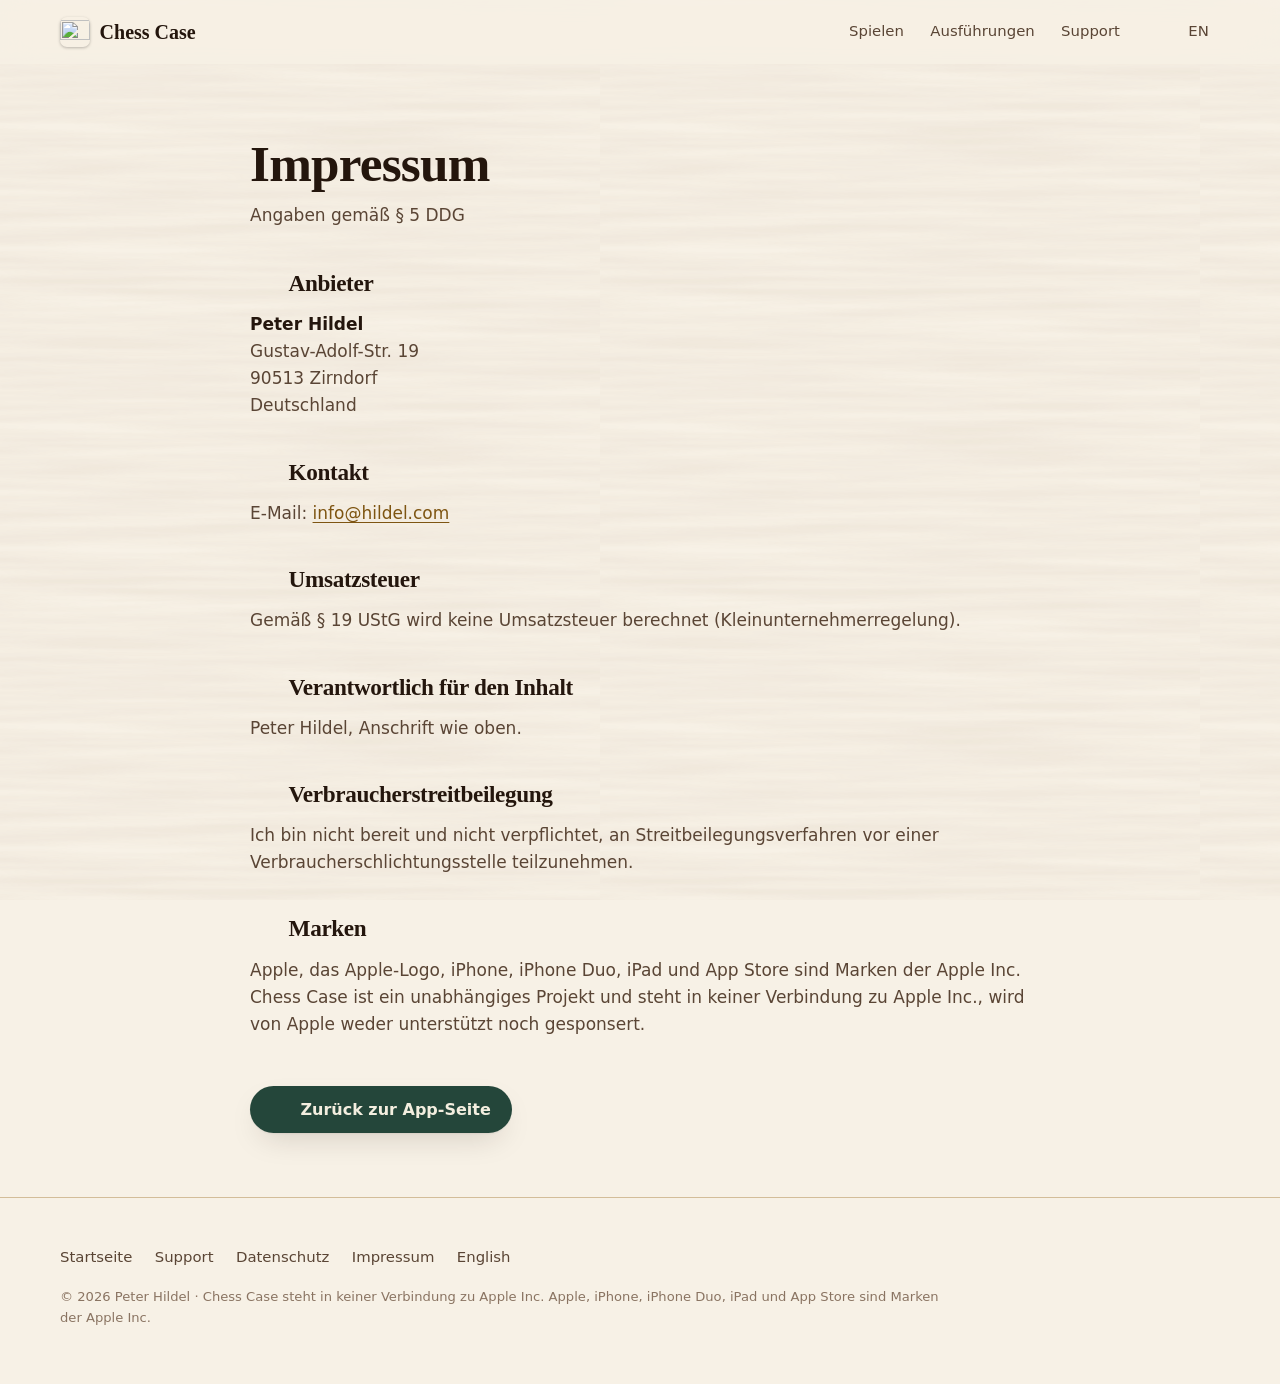
==== impressum-de.html @ c904ab38 "Rename the app to Chess Case Update titles, meta tags, header, footer and copy on every page in Engl" ====
<!DOCTYPE html>
<html lang="de">
<head>
  <meta charset="UTF-8">
  <meta name="viewport" content="width=device-width, initial-scale=1.0">
  <title>Impressum — Chess Case</title>
  <meta name="description" content="Impressum von Chess Case, dem Reiseschach für iPhone Duo.">
  <link rel="alternate" hreflang="de" href="impressum-de.html">
  <link rel="alternate" hreflang="en" href="impressum.html">
  <meta name="theme-color" content="#F7F1E6" media="(prefers-color-scheme: light)">
  <meta name="theme-color" content="#170F0A" media="(prefers-color-scheme: dark)">
  <link rel="icon" href="assets/favicon-64.png" sizes="64x64" type="image/png">
  <link rel="icon" href="assets/favicon-32.png" sizes="32x32" type="image/png">
  <link rel="apple-touch-icon" href="assets/apple-touch-icon.png">
  <script>
    (function () {
      try {
        var saved = localStorage.getItem('theme');
        if (saved === 'dark' || (!saved && matchMedia('(prefers-color-scheme: dark)').matches))
          document.documentElement.classList.add('dark');
      } catch (e) {}
    })();
  </script>
  <link rel="stylesheet" href="assets/landing.css?v=2">
</head>
<body>
<a class="skip" href="#main">Zum Inhalt springen</a>

<div id="nav-top" aria-hidden="true"></div>
<nav class="nav">
  <div class="wrap nav-inner">
    <a class="brand" href="index-de.html">
      <img src="assets/icon-256.png" alt="" width="30" height="30">
      <span>Chess Case</span>
    </a>
    <div class="nav-right">
      <a class="nav-link hide-sm" href="index-de.html#play">Spielen</a>
      <a class="nav-link hide-sm" href="index-de.html#finishes">Ausführungen</a>
      <a class="nav-link hide-sm" href="support-de.html">Support</a>
      <button id="theme-toggle" class="icon-btn" type="button" aria-label="Zwischen hell und dunkel wechseln" aria-pressed="false">
        <svg class="ico" id="theme-icon" aria-hidden="true"><use href="assets/icons.svg#i-moon"/></svg>
      </button>
      <a class="nav-link" href="impressum.html" hreflang="en" lang="en">EN</a>
    </div>
  </div>
</nav>

<main class="doc" id="main">
  <h1>Impressum</h1>
  <p class="doc-meta">Angaben gemäß § 5 DDG</p>
  <section>
    <h2><svg class="ico" aria-hidden="true"><use href="assets/icons.svg#i-note"/></svg> Anbieter</h2>
    <p><strong>Peter Hildel</strong><br>Gustav-Adolf-Str. 19<br>90513 Zirndorf<br>Deutschland</p>
  </section>
  <section>
    <h2><svg class="ico" aria-hidden="true"><use href="assets/icons.svg#i-mail"/></svg> Kontakt</h2>
    <p>E-Mail: <a href="mailto:info@hildel.com">info@hildel.com</a></p>
  </section>
  <section>
    <h2><svg class="ico" aria-hidden="true"><use href="assets/icons.svg#i-card"/></svg> Umsatzsteuer</h2>
    <p>Gemäß § 19 UStG wird keine Umsatzsteuer berechnet (Kleinunternehmerregelung).</p>
  </section>
  <section>
    <h2><svg class="ico" aria-hidden="true"><use href="assets/icons.svg#i-shield"/></svg> Verantwortlich für den Inhalt</h2>
    <p>Peter Hildel, Anschrift wie oben.</p>
  </section>
  <section>
    <h2><svg class="ico" aria-hidden="true"><use href="assets/icons.svg#i-globe"/></svg> Verbraucherstreitbeilegung</h2>
    <p>Ich bin nicht bereit und nicht verpflichtet, an Streitbeilegungsverfahren vor einer Verbraucherschlichtungsstelle teilzunehmen.</p>
  </section>
  <section>
    <h2><svg class="ico" aria-hidden="true"><use href="assets/icons.svg#i-phone"/></svg> Marken</h2>
    <p>Apple, das Apple-Logo, iPhone, iPhone Duo, iPad und App Store sind Marken der Apple Inc. Chess Case ist ein unabhängiges Projekt und steht in keiner Verbindung zu Apple Inc., wird von Apple weder unterstützt noch gesponsert.</p>
  </section>

  <div class="back">
    <a href="index-de.html" class="btn btn-primary"><svg class="ico" aria-hidden="true"><use href="assets/icons.svg#i-arrow-right"/></svg> Zurück zur App-Seite</a>
  </div>
</main>

<footer class="footer">
  <div class="wrap">
    <div class="footer-links">
      <a href="index-de.html">Startseite</a>
      <a href="support-de.html">Support</a>
      <a href="privacy-de.html">Datenschutz</a>
      <a href="impressum-de.html">Impressum</a>
      <a href="impressum.html" hreflang="en" lang="en">English</a>
    </div>
    <p class="footer-note tiny">© <span id="year">2026</span> Peter Hildel · Chess Case steht in keiner Verbindung zu Apple Inc. Apple, iPhone, iPhone Duo, iPad und App Store sind Marken der Apple&nbsp;Inc.</p>
  </div>
</footer>

<script src="assets/site.js?v=1" defer></script>
</body>
</html>
---- assets/landing.css ----
/* Chess Case — landing page.
   Light is ivory paper and maple, dark is the walnut case. Brass marks hardware and accents,
   forest green is the action colour, as in the app. Tokens live on :root / .dark. */

:root {
  --bg: #F7F1E6;
  --bg-2: #EFE5D3;
  --surface: #FCF8F1;
  --ink: #24160D;
  --ink-2: #5A4535;
  --ink-3: #8A7462;
  --line: rgba(60, 38, 22, .14);
  --accent: #9A6B1F;          /* aged brass, darkened for text on ivory */
  --accent-ink: #7E5512;
  --accent-soft: rgba(176, 128, 48, .14);
  --brass: #C9A15A;
  --inlay: rgba(154, 107, 31, .38);
  --green: #24463A;           /* forest-green action surface */
  --green-ink: #F3EEDF;
  --walnut: #42261A;
  --walnut-2: #21130B;
  --maple: #CCA378;
  --shadow: 0 1px 2px rgba(36, 22, 13, .06), 0 12px 32px -12px rgba(36, 22, 13, .22);
  --shadow-lg: 0 2px 4px rgba(36, 22, 13, .08), 0 40px 80px -30px rgba(36, 22, 13, .45);
  --radius: 22px;
  --serif: ui-serif, "New York", "Iowan Old Style", "Palatino Linotype", Palatino, Georgia, serif;
  --sans: -apple-system, BlinkMacSystemFont, "SF Pro Text", "Segoe UI", system-ui, Roboto, "Helvetica Neue", Arial, sans-serif;
  color-scheme: light;
}

.dark {
  --bg: #170F0A;
  --bg-2: #1F140D;
  --surface: #2A1B12;
  --ink: #F3E9DA;
  --ink-2: #CDBBA5;
  --ink-3: #9C8773;
  --line: rgba(243, 233, 218, .12);
  --accent: #D9B26A;
  --accent-ink: #E6C384;
  --accent-soft: rgba(217, 178, 106, .14);
  --inlay: rgba(217, 178, 106, .3);
  --green: #3E6B57;
  --green-ink: #F3EEDF;
  --shadow: 0 1px 2px rgba(0, 0, 0, .3), 0 12px 32px -12px rgba(0, 0, 0, .6);
  --shadow-lg: 0 2px 4px rgba(0, 0, 0, .3), 0 40px 80px -30px rgba(0, 0, 0, .8);
  color-scheme: dark;
}

*, *::before, *::after { box-sizing: border-box; }
html { -webkit-text-size-adjust: 100%; scroll-behavior: smooth; scroll-padding-top: 80px; }
@media (prefers-reduced-motion: reduce) { html { scroll-behavior: auto; } }

body {
  margin: 0;
  background: var(--bg);
  color: var(--ink);
  font: 17px/1.6 var(--sans);
  -webkit-font-smoothing: antialiased;
  overflow-x: hidden;
}
/* A faint wood grain across the page: long, slightly wavy fibres. */
body::before {
  content: "";
  position: fixed; inset: 0; z-index: -1; pointer-events: none;
  background-image: url("data:image/svg+xml,%3Csvg xmlns='http://www.w3.org/2000/svg' width='600' height='300'%3E%3Cfilter id='g'%3E%3CfeTurbulence type='fractalNoise' baseFrequency='.004 .09' numOctaves='3' seed='4'/%3E%3CfeColorMatrix values='0 0 0 0 .35 0 0 0 0 .22 0 0 0 0 .12 0 0 0 .55 -.1'/%3E%3C/filter%3E%3Crect width='100%25' height='100%25' filter='url(%23g)'/%3E%3C/svg%3E");
  opacity: .22;
}
.dark body::before { opacity: .28; }

img, video { display: block; max-width: 100%; height: auto; }
a { color: var(--accent-ink); text-underline-offset: .18em; }
a:hover { color: var(--accent); }
:focus-visible { outline: 2.5px solid var(--accent); outline-offset: 3px; border-radius: 6px; }

h1, h2, h3 { font-family: var(--serif); font-weight: 600; letter-spacing: -.015em; line-height: 1.1; margin: 0; color: var(--ink); text-wrap: balance; }
h1 { font-size: clamp(2.6rem, 6.2vw, 4.5rem); }
h2 { font-size: clamp(2rem, 4.4vw, 3.1rem); }
h3 { font-size: 1.3rem; letter-spacing: -.005em; }
p { margin: 0; text-wrap: pretty; }

.wrap { width: min(1160px, 100% - 32px); margin-inline: auto; }
.skip { position: absolute; left: -999px; top: 8px; z-index: 100; background: var(--surface); padding: .5rem 1rem; border-radius: 8px; }
.skip:focus { left: 16px; }
.tiny { font-size: .82rem; }
.muted { color: var(--ink-3); }
.accent { color: var(--accent); font-style: italic; }
.sr-only { position: absolute; width: 1px; height: 1px; padding: 0; margin: -1px; overflow: hidden; clip: rect(0 0 0 0); white-space: nowrap; border: 0; }

.ico { width: 1.25em; height: 1.25em; flex: none; fill: none; stroke: currentColor; stroke-width: 1.7; stroke-linecap: round; stroke-linejoin: round; vertical-align: -.22em; }

/* ---------- Nav ---------- */
#nav-top { position: absolute; top: 0; height: 1px; width: 1px; }
.nav {
  position: sticky; top: 0; z-index: 50;
  background: color-mix(in srgb, var(--bg) 82%, transparent);
  -webkit-backdrop-filter: saturate(1.4) blur(16px);
  backdrop-filter: saturate(1.4) blur(16px);
  transition: box-shadow .3s;
}
.nav.scrolled { box-shadow: 0 1px 0 var(--line), 0 10px 30px -20px rgba(0, 0, 0, .35); }
.nav-inner { display: flex; align-items: center; justify-content: space-between; height: 64px; gap: 1rem; }
.brand { display: flex; align-items: center; gap: .6rem; text-decoration: none; color: var(--ink); font-family: var(--serif); font-weight: 600; font-size: 1.25rem; }
.brand img { border-radius: 7px; box-shadow: 0 1px 3px rgba(0, 0, 0, .25); }
.nav-right { display: flex; align-items: center; gap: .25rem; }
.nav-link { color: var(--ink-2); text-decoration: none; font-size: .93rem; padding: .45rem .7rem; border-radius: 999px; }
.nav-link:hover { color: var(--ink); background: var(--accent-soft); }
.icon-btn { display: grid; place-items: center; width: 38px; height: 38px; border-radius: 999px; border: 0; background: transparent; color: var(--ink-2); cursor: pointer; }
.icon-btn:hover { background: var(--accent-soft); color: var(--ink); }
@media (max-width: 860px) { .hide-sm { display: none; } }

/* ---------- Buttons & pills ---------- */
.btn {
  display: inline-flex; align-items: center; gap: .55rem;
  padding: .85rem 1.35rem; border-radius: 999px;
  font: 600 1rem/1 var(--sans); text-decoration: none; cursor: pointer; border: 0;
  transition: transform .2s cubic-bezier(.3, 1.5, .5, 1), background .2s, box-shadow .2s;
}
.btn:active { transform: scale(.97); }
.btn-primary { background: var(--green); color: var(--green-ink); box-shadow: var(--shadow); }
.btn-primary:hover { color: var(--green-ink); transform: translateY(-1px); }
.btn-secondary { background: var(--accent-soft); color: var(--accent-ink); }
.btn-secondary:hover { color: var(--accent-ink); background: color-mix(in srgb, var(--accent) 22%, transparent); }
.btn-row { display: flex; flex-wrap: wrap; gap: .75rem; align-items: center; }

.store-badge {
  display: inline-flex; align-items: center; gap: .7rem;
  padding: .6rem 1.2rem .6rem 1rem; border-radius: 14px;
  background: var(--ink); color: var(--bg); text-decoration: none; box-shadow: var(--shadow);
}
.store-badge .ico { width: 1.7rem; height: 1.7rem; }
.store-badge small { display: block; font-size: .7rem; opacity: .75; line-height: 1.1; }
.store-badge b { display: block; font: 600 1.15rem/1.15 var(--sans); }
.store-badge:hover { color: var(--bg); }

.pill-row { display: flex; flex-wrap: wrap; gap: .5rem; }
.pill { display: inline-flex; align-items: center; gap: .4rem; padding: .4rem .8rem; border-radius: 999px; font-size: .86rem; color: var(--ink-2); background: var(--surface); box-shadow: inset 0 0 0 1px var(--line); }
.pill .ico { color: var(--accent); width: 1.05rem; height: 1.05rem; }

/* Small uppercase inscription with open tracking, led by a brass inlay line. */
.eyebrow { display: inline-flex; align-items: center; gap: .6rem; font-size: .78rem; font-weight: 600; text-transform: uppercase; letter-spacing: .2em; color: var(--accent); margin-bottom: 1rem; }
.eyebrow::before { content: ""; width: 24px; height: 2px; border-radius: 2px; background: linear-gradient(90deg, #E7C987, #A5782E); }

/* ---------- Hero ---------- */
.hero { padding: clamp(2.5rem, 6vw, 5rem) 0 clamp(3rem, 7vw, 6rem); }
.hero-grid { display: grid; grid-template-columns: .86fr 1.14fr; gap: clamp(2rem, 5vw, 4.5rem); align-items: center; }
.hero-copy { display: grid; gap: 1.6rem; justify-items: start; }
.hero-icon { width: 88px; height: 88px; border-radius: 20px; box-shadow: var(--shadow); }
.lede { font-size: clamp(1.08rem, 1.6vw, 1.25rem); color: var(--ink-2); max-width: 34em; }
@media (max-width: 900px) {
  .hero-grid { grid-template-columns: 1fr; }
  .hero-icon { width: 72px; height: 72px; border-radius: 16px; }
}
.hero-figure { margin: 0; display: grid; gap: 1rem; }
.hero-figure figcaption, .fig-note { font-size: .88rem; color: var(--ink-3); text-align: center; }

/* ---------- Device frames ---------- */
/* iPhone Duo frame (ShotForge artwork). The screen sits under the frame's opening:
   inner display 2853×2007 at 75,75 of 3003×2157. */
.duo { position: relative; aspect-ratio: 3003 / 2157; filter: drop-shadow(0 30px 40px rgba(20, 10, 4, .35)); }
.duo > .screen {
  position: absolute; left: 2.4975%; top: 3.477%; width: 95.005%; height: 93.046%;
  border-radius: 4.8% / 6.83%; overflow: hidden; background: #21130B;
}
.duo > .screen > img { position: absolute; inset: 0; width: 100%; height: 100%; object-fit: cover; }
.duo::after {
  content: ""; position: absolute; inset: 0; pointer-events: none;
  background: url("frame-duo-inner.svg") center / 100% 100% no-repeat;
}

/* A generic iPhone body drawn in CSS for the 1206×2622 screenshots. */
.phone {
  position: relative;
  width: min(320px, 72vw);
  aspect-ratio: 1206 / 2622;
  border-radius: 15% / 7%;
  padding: 2.6%;
  background: linear-gradient(145deg, #3a332e, #121010 60%, #2a2522);
  box-shadow: var(--shadow-lg), inset 0 0 0 1.5px rgba(255, 255, 255, .12);
}
.phone .screen { position: relative; width: 100%; height: 100%; border-radius: 12.5% / 5.9%; overflow: hidden; background: #21130B; isolation: isolate; }
.phone .screen > img { position: absolute; inset: 0; width: 100%; height: 100%; object-fit: cover; }
.phone .island { position: absolute; z-index: 5; top: 1.6%; left: 50%; width: 31%; height: 3.4%; transform: translateX(-50%); background: #000; border-radius: 999px; }

/* The fold annotation: the board's two halves meet along the hinge. */
.fold-mark { position: absolute; z-index: 2; top: 0; bottom: 0; left: 50%; width: 0; border-left: 2px dashed rgba(255, 236, 196, .85); filter: drop-shadow(0 0 4px rgba(0, 0, 0, .5)); pointer-events: none; }
.fold-mark span {
  position: absolute; top: 6%; left: 0; transform: translateX(-50%); white-space: nowrap;
  padding: .3rem .7rem; border-radius: 999px; background: rgba(33, 19, 11, .78); color: #F6E6C8;
  font: 600 .74rem/1 var(--sans); letter-spacing: .12em; text-transform: uppercase; backdrop-filter: blur(4px);
}
.side-tag {
  position: absolute; z-index: 2; bottom: 7%; padding: .3rem .7rem; border-radius: 999px;
  background: rgba(33, 19, 11, .72); color: #F6E6C8; font: 600 .74rem/1 var(--sans); letter-spacing: .04em; pointer-events: none;
}
.side-tag.l { left: 11%; }
.side-tag.r { right: 11%; }
@media (max-width: 520px) { .fold-mark span, .side-tag { font-size: .62rem; padding: .22rem .5rem; } }

/* ---------- Sections ---------- */
section.block { padding: clamp(4rem, 9vw, 7.5rem) 0; }
section.block.tinted { background: var(--bg-2); }
.section-head { display: grid; gap: 1rem; max-width: 46rem; margin-bottom: clamp(2.2rem, 5vw, 3.5rem); }
.section-head p { font-size: 1.12rem; color: var(--ink-2); }
.section-head.center { margin-inline: auto; text-align: center; justify-items: center; }

.split { display: grid; grid-template-columns: 1fr 1fr; gap: clamp(2rem, 6vw, 5.5rem); align-items: center; }
.split.wide-right { grid-template-columns: .85fr 1.15fr; }
.split.flip > :first-child { order: 2; }
@media (max-width: 900px) { .split, .split.wide-right, .split.flip { grid-template-columns: 1fr; } .split.flip > :first-child { order: 0; } }

.feature-list { display: grid; gap: 1.4rem; margin: 0; padding: 0; list-style: none; }
.feature-list li { display: grid; grid-template-columns: auto 1fr; gap: .2rem 1rem; }
.feature-list .badge { grid-row: span 2; }
.feature-list h3 { font-size: 1.12rem; }
.feature-list p { color: var(--ink-2); font-size: .98rem; }

.badge {
  display: grid; place-items: center; width: 44px; height: 44px; border-radius: 13px;
  color: var(--accent); background: var(--accent-soft);
  box-shadow: inset 0 0 0 1px color-mix(in srgb, var(--accent) 24%, transparent);
}
.badge .ico { width: 1.35rem; height: 1.35rem; }

/* Cards with an inlaid brass border, like the routed inlay on the lid. */
.cards { display: grid; grid-template-columns: repeat(3, 1fr); gap: 1rem; }
.card {
  position: relative; background: var(--surface); border-radius: var(--radius); padding: 1.6rem;
  display: grid; gap: .7rem; align-content: start;
  box-shadow: var(--shadow);
}
.card::after { content: ""; position: absolute; inset: 7px; border: 1px solid var(--inlay); border-radius: calc(var(--radius) - 6px); pointer-events: none; opacity: .8; }
.card > * { position: relative; z-index: 1; }
.card p { color: var(--ink-2); font-size: .97rem; }
@media (max-width: 960px) { .cards { grid-template-columns: repeat(2, 1fr); } }
@media (max-width: 600px) { .cards { grid-template-columns: 1fr; } }

/* ---------- Case demo (regular iPhone): the lid swings open around its left hinge ---------- */
.case-demo { display: grid; justify-items: center; gap: 1.1rem; }
.case-demo .phone { perspective: 1400px; }
.lid {
  position: absolute; inset: 0; z-index: 3;
  transform-origin: 0 50%;
  transition: transform .76s cubic-bezier(.55, .05, .25, 1), opacity .3s .5s;
  backface-visibility: hidden;
}
.lid img { position: absolute; inset: 0; width: 100%; height: 100%; object-fit: cover; }
.lid::after { content: ""; position: absolute; inset: 0; background: linear-gradient(90deg, rgba(0,0,0,0), rgba(0,0,0,.45)); opacity: 0; transition: opacity .76s; }
.case-demo.open .lid { transform: rotateY(-104deg); opacity: 0; }
.case-demo.open .lid::after { opacity: 1; }
/* The clasp hotspot sits over the brass latch in the screenshot. */
.clasp-hit {
  position: absolute; z-index: 4; right: 1.5%; top: 43%; width: 15%; height: 12%;
  border: 0; border-radius: 12px; background: transparent; cursor: pointer;
}
.clasp-hit:focus-visible { outline: 3px solid var(--brass); outline-offset: 2px; }
.case-demo:not(.open) .clasp-hit { animation: clasp-pulse 2.4s ease-in-out infinite; }
@keyframes clasp-pulse { 0%, 100% { box-shadow: 0 0 0 0 rgba(231, 201, 135, 0); } 50% { box-shadow: 0 0 0 6px rgba(231, 201, 135, .45); } }
.case-demo.open .clasp-hit { display: none; }
@media (prefers-reduced-motion: reduce) {
  .lid { transition: opacity .16s; }
  .case-demo.open .lid { transform: none; }
  .case-demo:not(.open) .clasp-hit { animation: none; box-shadow: 0 0 0 3px rgba(231, 201, 135, .5); }
}
.demo-hint { display: inline-flex; align-items: center; gap: .45rem; font-size: .88rem; color: var(--ink-3); }
.demo-hint .ico { color: var(--accent); }
.demo-btn { padding: .55rem 1rem; font-size: .9rem; }

/* ---------- Modes ---------- */
.modes { display: grid; gap: .75rem; margin: 0; padding: 0; list-style: none; }
.mode {
  position: relative; display: grid; grid-template-columns: auto 1fr; gap: .15rem 1rem; align-items: start;
  padding: 1.1rem 1.25rem; border-radius: 18px; background: var(--surface); box-shadow: inset 0 0 0 1px var(--line);
}
.mode .ico { grid-row: span 2; width: 1.6rem; height: 1.6rem; color: var(--accent); margin-top: .15rem; }
.mode h3 { font-family: var(--sans); font-size: 1.05rem; font-weight: 650; letter-spacing: 0; }
.mode p { color: var(--ink-2); font-size: .95rem; }
.mode .chips { grid-column: 2; display: flex; flex-wrap: wrap; gap: .35rem; margin-top: .5rem; }
.chip { font-size: .78rem; padding: .22rem .6rem; border-radius: 999px; background: var(--accent-soft); color: var(--accent-ink); font-weight: 600; }

/* ---------- Finishes switcher ---------- */
.finish-stage { display: grid; gap: 1.4rem; max-width: 940px; margin-inline: auto; }
.finish-stage .duo > .screen > img { transition: opacity .45s ease; }
.finish-stage .duo > .screen > img.on { z-index: 1; }
.finish-stage .duo > .screen > img:not(.on) { opacity: 0; transition-delay: .45s; }
@media (prefers-reduced-motion: reduce) { .finish-stage .duo > .screen > img { transition: opacity .16s; } }
.finish-meta { display: flex; flex-wrap: wrap; align-items: baseline; justify-content: space-between; gap: .4rem 1.2rem; }
.finish-meta b { font-family: var(--serif); font-size: 1.5rem; font-weight: 600; }
.finish-meta span { color: var(--ink-2); }
.finish-meta small { color: var(--ink-3); font-size: .88rem; display: block; }
.finish-picker { display: grid; grid-template-columns: repeat(8, 1fr); gap: .6rem; }
.finish-btn {
  display: grid; justify-items: center; gap: .45rem; padding: .55rem .2rem .5rem; border: 0; cursor: pointer;
  background: transparent; border-radius: 14px; color: var(--ink-2); font: 600 .74rem/1.15 var(--sans); text-align: center;
}
.finish-btn:hover { background: var(--accent-soft); color: var(--ink); }
.finish-btn[aria-pressed="true"] { background: var(--surface); color: var(--ink); box-shadow: inset 0 0 0 1.5px var(--accent), var(--shadow); }
/* Each swatch is a 2×2 corner of that board, framed in its rail colour. */
.sq {
  width: 44px; height: 44px; border-radius: 10px; padding: 4px; background: var(--r);
  box-shadow: 0 1px 3px rgba(0, 0, 0, .3), inset 0 0 0 1px rgba(255, 255, 255, .12);
}
.sq i { display: block; width: 100%; height: 100%; border-radius: 5px;
  background: conic-gradient(var(--d) 0 25%, var(--l) 0 50%, var(--d) 0 75%, var(--l) 0) 0 0 / 100% 100%; }
@media (max-width: 900px) { .finish-picker { grid-template-columns: repeat(4, 1fr); } }

/* ---------- Collections: rendered chessmen standing in a row ---------- */
.collections { display: grid; grid-template-columns: repeat(2, 1fr); gap: 1rem; }
.collection {
  position: relative; border-radius: var(--radius); padding: 1.5rem 1.6rem 1.6rem; overflow: hidden;
  background: var(--surface); box-shadow: var(--shadow); display: grid; gap: .6rem; align-content: start;
}
.collection::after { content: ""; position: absolute; inset: 7px; border: 1px solid var(--inlay); border-radius: calc(var(--radius) - 6px); pointer-events: none; opacity: .8; }
.collection > * { position: relative; z-index: 1; }
.collection.wide { grid-column: span 2; }
.collection header { display: flex; flex-wrap: wrap; align-items: baseline; justify-content: space-between; gap: .3rem 1rem; }
.collection p { color: var(--ink-2); font-size: .97rem; }
.lineup {
  display: flex; justify-content: center; align-items: flex-end; margin: .2rem -.6rem .4rem;
  padding: .4rem 0 .2rem; border-radius: 16px;
  background:
    radial-gradient(70% 50% at 50% 100%, rgba(0, 0, 0, .12), transparent 70%),
    linear-gradient(var(--stage-top, transparent), var(--stage-bottom, transparent));
}
.lineup img { width: 16.66%; max-width: 120px; aspect-ratio: 1; object-fit: contain; margin-inline: -1.2%; filter: drop-shadow(0 6px 6px rgba(0, 0, 0, .2)); }
.lineup.vehicles img { margin-inline: -.3%; }
.subthemes { display: flex; flex-wrap: wrap; gap: .4rem; }
.tag {
  display: inline-block; padding: .22rem .55rem; border-radius: 7px; font: 700 .66rem/1.1 var(--sans);
  letter-spacing: .12em; text-transform: uppercase; white-space: nowrap;
}
.tag-free { background: color-mix(in srgb, var(--green) 16%, transparent); color: var(--green); }
.dark .tag-free { color: #9ED2B8; background: rgba(62, 107, 87, .35); }
.tag-buy { background: linear-gradient(90deg, #EBD7A6, #CDA867); color: #3A2A14; }
.holiday-grid { display: grid; grid-template-columns: repeat(4, 1fr); gap: .6rem 1rem; }
.holiday-grid figure { margin: 0; display: grid; gap: .2rem; justify-items: center; text-align: center; }
.holiday-grid .lineup { margin: 0; width: 100%; }
.holiday-grid .lineup img { width: 40%; max-width: none; margin-inline: -5%; }
.holiday-grid figcaption { font: 600 .86rem/1.3 var(--sans); color: var(--ink); }
.holiday-grid figcaption small { display: block; font-weight: 400; color: var(--ink-3); font-size: .78rem; }
@media (max-width: 900px) { .collections { grid-template-columns: 1fr; } .collection.wide { grid-column: auto; } .holiday-grid { grid-template-columns: repeat(2, 1fr); } }

/* ---------- Walnut panel (privacy), the same in both themes ---------- */
.walnut-panel {
  position: relative; border-radius: 30px; padding: clamp(2rem, 5vw, 4rem); color: #F6E8D2;
  background:
    radial-gradient(120% 90% at 15% 0%, rgba(255, 214, 160, .14), transparent 60%),
    url("data:image/svg+xml,%3Csvg xmlns='http://www.w3.org/2000/svg' width='800' height='400'%3E%3Cfilter id='g'%3E%3CfeTurbulence type='fractalNoise' baseFrequency='.003 .06' numOctaves='3' seed='9'/%3E%3CfeColorMatrix values='0 0 0 0 0 0 0 0 0 0 0 0 0 0 0 0 0 0 .5 -.12'/%3E%3C/filter%3E%3Crect width='100%25' height='100%25' filter='url(%23g)'/%3E%3C/svg%3E") center / cover,
    linear-gradient(160deg, #5A3422, #2E1A10);
  box-shadow: var(--shadow-lg), inset 0 1px 0 rgba(255, 255, 255, .12);
  overflow: hidden;
}
.walnut-panel::before { content: ""; position: absolute; inset: 14px; border: 1.5px solid rgba(214, 171, 102, .45); border-radius: 20px; pointer-events: none; box-shadow: inset 0 0 0 1px rgba(0, 0, 0, .25); }
.walnut-panel h2 { color: #FFF3E2; }
.walnut-panel .eyebrow { color: #E7C987; }
.walnut-panel p { color: rgba(246, 232, 210, .86); }
.walnut-panel .grid { position: relative; display: grid; grid-template-columns: 1fr 1fr; gap: 2rem 3rem; margin-top: 2.5rem; }
.walnut-panel .grid div { display: grid; grid-template-columns: auto 1fr; gap: .25rem 1rem; }
.walnut-panel .grid .ico { grid-row: span 2; width: 1.6rem; height: 1.6rem; color: #E7C987; margin-top: .15rem; }
.walnut-panel h3 { color: #FFF3E2; font-size: 1.12rem; }
.walnut-panel a { color: #F2D49A; }
@media (max-width: 760px) { .walnut-panel .grid { grid-template-columns: 1fr; } }

/* ---------- CTA ---------- */
.cta { text-align: center; display: grid; justify-items: center; gap: 1.5rem; }
.cta .hero-icon { width: 112px; height: 112px; border-radius: 25px; }
.req { display: flex; flex-wrap: wrap; justify-content: center; gap: .5rem; }

/* ---------- Footer ---------- */
.footer { padding: 3rem 0 3.5rem; border-top: 1px solid var(--inlay); }
.footer-links { display: flex; flex-wrap: wrap; gap: .4rem 1.4rem; margin-bottom: 1rem; }
.footer-links a { color: var(--ink-2); text-decoration: none; font-size: .93rem; }
.footer-links a:hover { color: var(--ink); }
.footer-note { color: var(--ink-3); max-width: 60rem; }

/* ---------- Document pages (privacy, support, legal) ---------- */
.doc { width: min(780px, 100% - 32px); margin: 0 auto; padding: clamp(2.5rem, 6vw, 4.5rem) 0 4rem; }
.doc h1 { font-size: clamp(2.2rem, 5vw, 3.2rem); margin-bottom: .6rem; }
.doc-meta { color: var(--ink-3); margin-bottom: 2.5rem; }
.doc section { margin-top: 2.4rem; }
.doc h2 { font-size: 1.45rem; display: flex; align-items: center; gap: .6rem; margin-bottom: .8rem; }
.doc h2 .ico { color: var(--accent); }
.doc p, .doc li { color: var(--ink-2); }
.doc p + p { margin-top: .8rem; }
.doc ul { padding-left: 1.2rem; margin: .8rem 0 0; display: grid; gap: .45rem; }
.doc strong { color: var(--ink); }
.doc .summary { position: relative; background: var(--surface); border-radius: var(--radius); padding: 1.6rem 1.8rem; box-shadow: var(--shadow); }
.doc .summary::after { content: ""; position: absolute; inset: 7px; border: 1px solid var(--inlay); border-radius: 16px; pointer-events: none; }
.doc .summary h2 { margin-top: 0; }
.doc dl { display: grid; grid-template-columns: max-content 1fr; gap: .4rem 1.2rem; margin: 0; }
.doc dt { color: var(--ink); font-weight: 600; }
.doc dd { margin: 0; color: var(--ink-2); }
.doc details { background: var(--surface); border-radius: 16px; padding: 1rem 1.3rem; box-shadow: var(--shadow); }
.doc details + details { margin-top: .7rem; }
.doc summary { cursor: pointer; font-weight: 600; color: var(--ink); }
.doc details p { margin-top: .7rem; }
.doc .back { margin-top: 3rem; }
@media (max-width: 520px) { .doc dl { grid-template-columns: 1fr; } .doc dd { margin-bottom: .5rem; } }

/* ---------- Reveal ---------- */
.reveal { opacity: 0; transform: translateY(18px); transition: opacity .8s ease, transform .9s cubic-bezier(.2, .9, .3, 1); }
.reveal.in { opacity: 1; transform: none; }
@media (prefers-reduced-motion: reduce) { .reveal { opacity: 1; transform: none; transition: none; } }

/* ---------- In action: the recorded game on the Duo ---------- */
.game-figure { margin: 0 auto; max-width: 980px; display: grid; gap: 1rem; }
.duo > .screen > video { position: absolute; inset: 0; width: 100%; height: 100%; object-fit: cover; }

/* ---------- Tabletop: the Duo half open, the upper half tilted back ---------- */
.tabletop-figure { margin: 0; display: grid; gap: 1.4rem; justify-items: center; }
.tt { width: min(340px, 78vw); perspective: 1100px; perspective-origin: 50% 120%; margin: -4% 0 -22%; }
.tt-half {
  aspect-ratio: 750 / 533; border-radius: 22px; padding: 10px; background: linear-gradient(160deg, #3a332e, #121010 70%);
  box-shadow: inset 0 0 0 1.5px rgba(255, 255, 255, .1);
}
.tt-half::before {
  content: ""; display: block; width: 100%; height: 100%; border-radius: 13px;
  background: url("img/tabletop.jpg") no-repeat; background-size: 100% 200%;
}
.tt-top { transform-origin: 50% 100%; transform: rotateX(28deg); border-bottom-left-radius: 6px; border-bottom-right-radius: 6px; }
.tt-top::before { background-position: 0 0; }
.tt-bottom { margin-top: -2px; transform-origin: 50% 0; transform: rotateX(46deg) translateY(-2px); border-top-left-radius: 6px; border-top-right-radius: 6px; box-shadow: inset 0 0 0 1.5px rgba(255,255,255,.1), 0 40px 40px -20px rgba(20, 10, 4, .5); }
.tt-bottom::before { background-position: 0 100%; }
.desks { width: 100%; border-radius: 18px; box-shadow: var(--shadow-lg); }

/* ---------- Pricing ---------- */
.price-pill { display: inline-flex; align-items: baseline; gap: .3rem; padding: .3rem .75rem; border-radius: 999px; font-size: .84rem; color: var(--ink-2); background: var(--accent-soft); white-space: nowrap; }
.price-pill b { color: var(--ink); font-size: .95rem; }
.holiday-grid.legends { grid-template-columns: repeat(2, 1fr); }
.holiday-grid.legends .lineup img { width: 16.66%; margin-inline: -1.4%; }
@media (max-width: 900px) { .holiday-grid.legends { grid-template-columns: 1fr; } }
.pro-tag {
  display: inline-block; vertical-align: .15em; margin-left: .35rem; padding: .18rem .45rem; border-radius: 6px;
  background: linear-gradient(90deg, #EBD7A6, #CDA867); color: #3A2A14;
  font: 700 .62rem/1 var(--sans); letter-spacing: .12em; text-transform: uppercase;
}
.mode .pro-tag { font-family: var(--sans); }
.tag-plan { background: var(--accent-soft); color: var(--accent-ink); margin-right: .4rem; vertical-align: .1em; }
.plans { display: grid; grid-template-columns: 1fr 1fr; gap: 1rem; }
.plans-3 { grid-template-columns: repeat(3, 1fr); align-items: stretch; }
.plan { position: relative; background: var(--surface); border-radius: var(--radius); padding: 1.6rem 1.6rem 1.7rem; box-shadow: var(--shadow); }
.plan::after { content: ""; position: absolute; inset: 7px; border: 1px solid var(--inlay); border-radius: calc(var(--radius) - 6px); pointer-events: none; opacity: .8; }
.plan > * { position: relative; z-index: 1; }
.plan h3 { margin-bottom: .3rem; }
.plan-price { font-family: var(--serif); font-size: 2rem; font-weight: 600; color: var(--ink); margin-bottom: 1rem; }
.plan-price small { font-family: var(--sans); font-size: .85rem; font-weight: 500; color: var(--ink-3); }
.plan ul { margin: 0; padding: 0; list-style: none; display: grid; gap: .55rem; }
.plan li { position: relative; padding-left: 1.4rem; color: var(--ink-2); font-size: .95rem; line-height: 1.45; }
.plan li::before { content: ""; position: absolute; left: .1rem; top: .45em; width: .55rem; height: .3rem; border: solid var(--accent); border-width: 0 0 2px 2px; transform: rotate(-45deg); }
.plan-pro { background: linear-gradient(160deg, #4A2C1C, #24150D); }
.plan-pro::after { border-color: rgba(231, 201, 135, .45); }
.plan-pro h3, .plan-pro .plan-price { color: #F2D9A0; }
.plan-pro .plan-price small { color: rgba(243, 233, 218, .7); }
.plan-pro li { color: rgba(243, 233, 218, .88); }
.plan-pro li::before { border-color: #E7C987; }
.plans-note { color: var(--ink-3); margin: 1.4rem auto 0; max-width: 52rem; text-align: center; }
@media (max-width: 900px) { .plans-3 { grid-template-columns: 1fr; } }

/* Long German compounds ("Sammlerkollektionen") must not push the page wider on small phones. */
.section-head > * { max-width: 100%; min-width: 0; }
.eyebrow { overflow-wrap: anywhere; }
h1, h2 { overflow-wrap: break-word; hyphens: auto; }
@media (max-width: 480px) { .eyebrow { letter-spacing: .12em; } }

/* Pro finishes: a small champagne tag on the swatch and next to the finish name. */
.sq { position: relative; }
.finish-btn.is-pro .sq::after {
  content: "PRO"; position: absolute; right: -9px; top: -7px; padding: .14rem .3rem; border-radius: 5px;
  background: linear-gradient(90deg, #EBD7A6, #CDA867); color: #3A2A14;
  font: 700 .52rem/1 var(--sans); letter-spacing: .1em; box-shadow: 0 1px 3px rgba(0, 0, 0, .3);
}
.finish-meta .pro-tag[hidden] { display: none; }
.finish-meta .pro-tag { color: #3A2A14; margin: 0 .5rem 0 .45rem; vertical-align: .3em; }
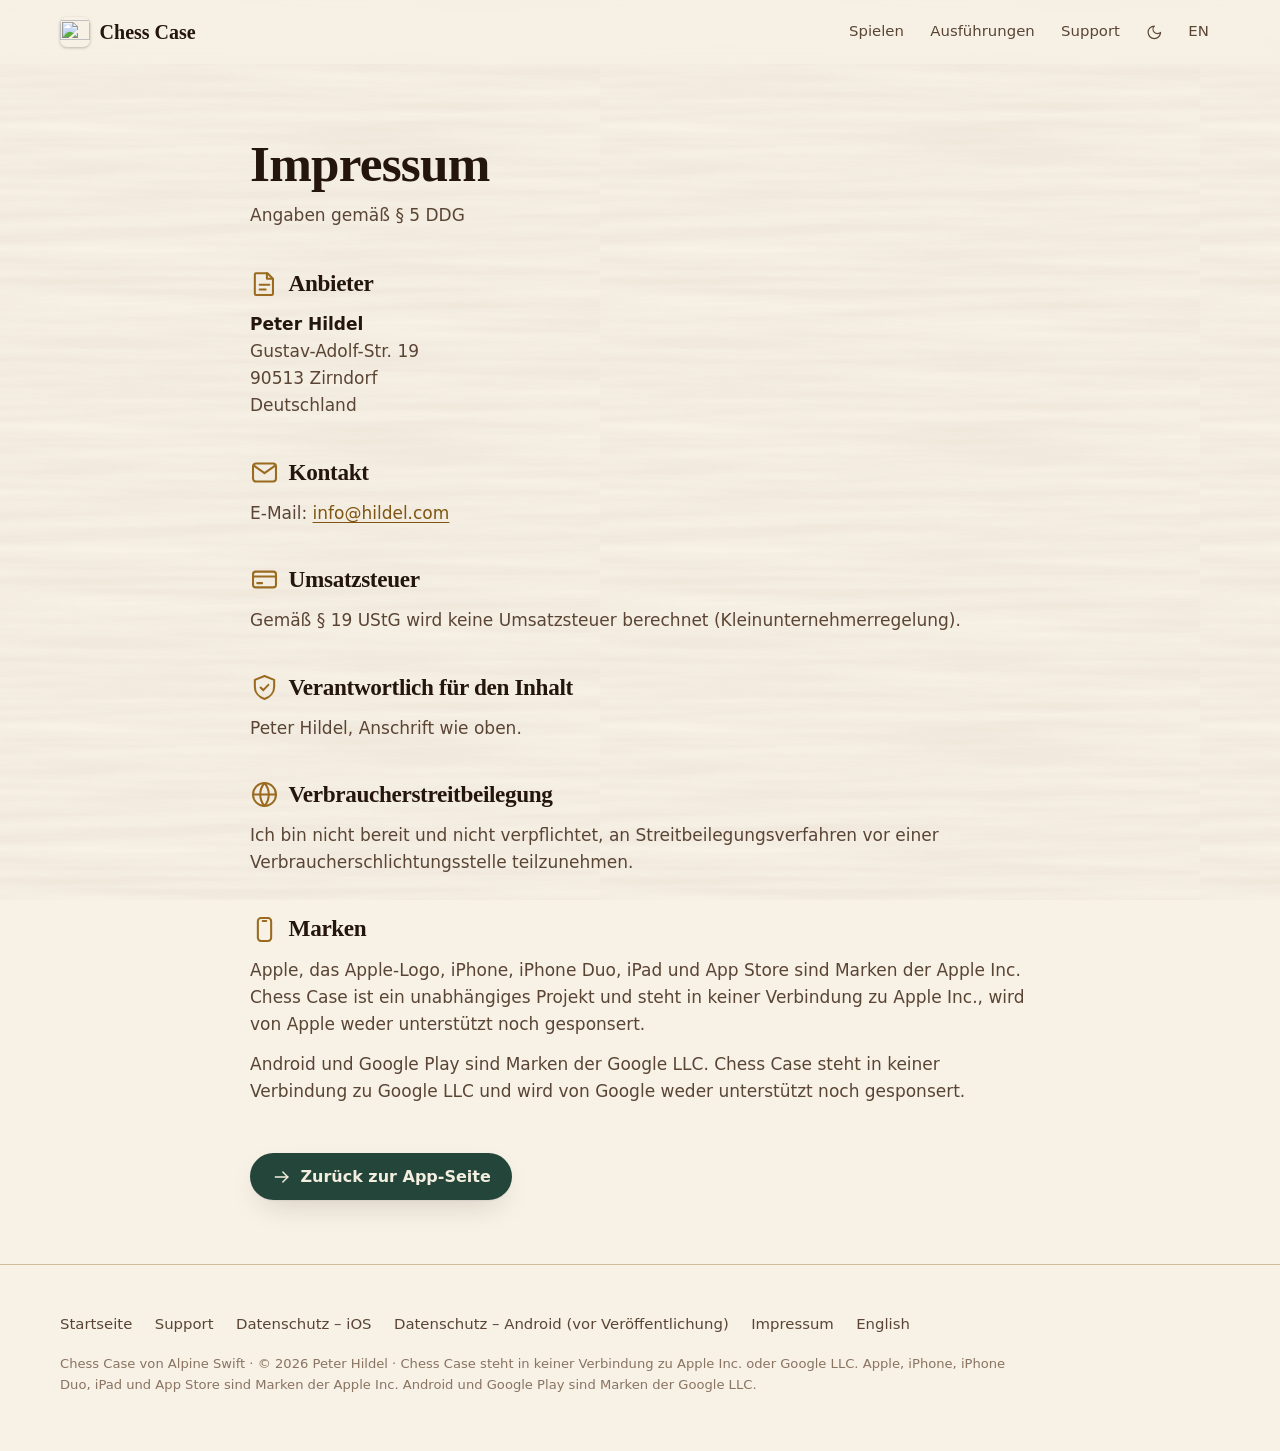
==== commit 95191731: "Add Android to the site with an iOS/Android platform switcher The landing pages now present both app" ====
--- a/impressum-de.html
+++ b/impressum-de.html
@@ -5,8 +5,10 @@
   <meta name="viewport" content="width=device-width, initial-scale=1.0">
   <title>Impressum — Chess Case</title>
   <meta name="description" content="Impressum von Chess Case, dem Reiseschach für iPhone Duo.">
-  <link rel="alternate" hreflang="de" href="impressum-de.html">
-  <link rel="alternate" hreflang="en" href="impressum.html">
+  <link rel="canonical" href="https://v4ulthunt3r.github.io/ChessCase/impressum-de.html">
+  <link rel="alternate" hreflang="en" href="https://v4ulthunt3r.github.io/ChessCase/impressum.html">
+  <link rel="alternate" hreflang="de" href="https://v4ulthunt3r.github.io/ChessCase/impressum-de.html">
+  <link rel="alternate" hreflang="x-default" href="https://v4ulthunt3r.github.io/ChessCase/impressum.html">
   <meta name="theme-color" content="#F7F1E6" media="(prefers-color-scheme: light)">
   <meta name="theme-color" content="#170F0A" media="(prefers-color-scheme: dark)">
   <link rel="icon" href="assets/favicon-64.png" sizes="64x64" type="image/png">
@@ -21,7 +23,7 @@
       } catch (e) {}
     })();
   </script>
-  <link rel="stylesheet" href="assets/landing.css?v=2">
+  <link rel="stylesheet" href="assets/landing.css?v=5">
 </head>
 <body>
 <a class="skip" href="#main">Zum Inhalt springen</a>
@@ -71,6 +73,7 @@
   <section>
     <h2><svg class="ico" aria-hidden="true"><use href="assets/icons.svg#i-phone"/></svg> Marken</h2>
     <p>Apple, das Apple-Logo, iPhone, iPhone Duo, iPad und App Store sind Marken der Apple Inc. Chess Case ist ein unabhängiges Projekt und steht in keiner Verbindung zu Apple Inc., wird von Apple weder unterstützt noch gesponsert.</p>
+    <p>Android und Google Play sind Marken der Google LLC. Chess Case steht in keiner Verbindung zu Google LLC und wird von Google weder unterstützt noch gesponsert.</p>
   </section>
 
   <div class="back">
@@ -83,14 +86,15 @@
     <div class="footer-links">
       <a href="index-de.html">Startseite</a>
       <a href="support-de.html">Support</a>
-      <a href="privacy-de.html">Datenschutz</a>
+      <a href="privacy-de.html">Datenschutz – iOS</a>
+      <a href="privacy-android-de.html">Datenschutz – Android (vor Veröffentlichung)</a>
       <a href="impressum-de.html">Impressum</a>
       <a href="impressum.html" hreflang="en" lang="en">English</a>
     </div>
-    <p class="footer-note tiny">© <span id="year">2026</span> Peter Hildel · Chess Case steht in keiner Verbindung zu Apple Inc. Apple, iPhone, iPhone Duo, iPad und App Store sind Marken der Apple&nbsp;Inc.</p>
+    <p class="footer-note tiny">Chess Case von Alpine Swift · © <span id="year">2026</span> Peter Hildel · Chess Case steht in keiner Verbindung zu Apple Inc. oder Google LLC. Apple, iPhone, iPhone Duo, iPad und App Store sind Marken der Apple&nbsp;Inc. Android und Google Play sind Marken der Google&nbsp;LLC.</p>
   </div>
 </footer>
 
-<script src="assets/site.js?v=1" defer></script>
+<script src="assets/site.js?v=3" defer></script>
 </body>
 </html>
--- a/assets/landing.css
+++ b/assets/landing.css
@@ -471,3 +471,140 @@
 }
 .finish-meta .pro-tag[hidden] { display: none; }
 .finish-meta .pro-tag { color: #3A2A14; margin: 0 .5rem 0 .45rem; vertical-align: .3em; }
+
+/* ======================================================================================
+   Platforms — one page, two native apps.
+   <html data-platform="ios|android"> is set in <head> by platforms.js. Without JavaScript the
+   attribute is missing and the page reads as iOS.
+   - data-only="…"     whole blocks that exist for one platform only (display: none otherwise)
+   - data-variant="…"  alternatives stacked in one grid cell (.platform-stack): the cell keeps
+                       the height of the taller one, so switching never moves the layout.
+   ====================================================================================== */
+html:not([data-platform="android"]) [data-only="android"],
+html[data-platform="android"] [data-only="ios"] { display: none !important; }
+
+.platform-stack { display: grid; }
+.platform-stack > [data-variant] { grid-area: 1 / 1; transition: opacity .45s ease, visibility 0s linear 0s; }
+html:not([data-platform="android"]) [data-variant="android"],
+html[data-platform="android"] [data-variant="ios"] {
+  visibility: hidden; opacity: 0; pointer-events: none;
+  transition: opacity .25s ease, visibility 0s linear .25s;
+}
+.btn-row > .platform-stack { justify-items: start; }
+
+/* The switch: a walnut slider with a brass inlay, like the case's own fittings. */
+.platform-switch {
+  position: relative; isolation: isolate;
+  display: inline-grid; grid-template-columns: 1fr 1fr;
+  padding: 4px; border-radius: 999px;
+  background: var(--surface);
+  box-shadow: inset 0 0 0 1px var(--line), var(--shadow);
+}
+.platform-switch::before {
+  content: ""; position: absolute; z-index: -1; top: 4px; bottom: 4px; left: 4px; width: calc(50% - 4px);
+  border-radius: 999px;
+  background: linear-gradient(180deg, #5C3826, #3A2116);
+  box-shadow: inset 0 0 0 1px rgba(231, 201, 135, .55), inset 0 1px 0 rgba(255, 236, 196, .22), 0 6px 14px -6px rgba(36, 22, 13, .6);
+  transition: transform .5s cubic-bezier(.3, 1.2, .45, 1);
+}
+html[data-platform="android"] .platform-switch::before { transform: translateX(100%); }
+.platform-switch button {
+  appearance: none; border: 0; margin: 0; background: none; cursor: pointer;
+  display: inline-flex; align-items: center; justify-content: center;
+  min-height: 44px; min-width: 7.4rem; padding: .7rem 1.4rem; border-radius: 999px;
+  font: 600 .95rem/1 var(--sans); letter-spacing: .01em; color: var(--ink-2);
+  transition: color .3s;
+}
+.platform-switch button:hover { color: var(--ink); }
+html:not([data-platform="android"]) .platform-switch [data-set-platform="ios"],
+html[data-platform="android"] .platform-switch [data-set-platform="android"] { color: #F6E6C8; }
+.dark .platform-switch::before {
+  background: linear-gradient(180deg, #E7C987, #B48536);
+  box-shadow: inset 0 0 0 1px rgba(255, 240, 205, .5), 0 6px 14px -6px rgba(0, 0, 0, .7);
+}
+.dark:not([data-platform="android"]) .platform-switch [data-set-platform="ios"],
+.dark[data-platform="android"] .platform-switch [data-set-platform="android"] { color: #21130B; }
+.platform-switch button:focus-visible { outline-offset: -3px; border-radius: 999px; }
+.platform-pick { display: grid; gap: .6rem; justify-items: inherit; }
+.platform-pick > small { font-size: .74rem; font-weight: 600; letter-spacing: .18em; text-transform: uppercase; color: var(--ink-3); }
+
+/* ---------- Android device frames (generic, drawn in CSS; no manufacturer artwork) ---------- */
+.phone.android { aspect-ratio: 1080 / 1920; border-radius: 11% / 6.2%; padding: 2.4%; }
+.phone.android .screen { border-radius: 8.6% / 4.8%; }
+.phone.android.cover { aspect-ratio: 750 / 1200; }
+.punch { position: absolute; z-index: 5; top: 1.5%; left: 50%; width: 3.4%; aspect-ratio: 1; transform: translateX(-50%); background: #050505; border-radius: 50%; }
+
+/* An unfolded foldable: square inner display with a faint crease down the middle. */
+.fold {
+  position: relative; width: min(100%, 470px); aspect-ratio: 1; padding: 2.2%;
+  border-radius: 6.5%; justify-self: center;
+  background: linear-gradient(145deg, #3a332e, #121010 60%, #2a2522);
+  box-shadow: var(--shadow-lg), inset 0 0 0 1.5px rgba(255, 255, 255, .12);
+}
+.fold.wide { width: 100%; aspect-ratio: 4 / 3; border-radius: 5% / 6.6%; }
+.fold .screen { position: relative; height: 100%; border-radius: 4.6%; overflow: hidden; background: #21130B; }
+.fold.wide .screen { border-radius: 3.4% / 4.5%; }
+.fold .screen > img { position: absolute; inset: 0; width: 100%; height: 100%; object-fit: cover; }
+.fold::after {
+  content: ""; position: absolute; top: 2.2%; bottom: 2.2%; left: 50%; width: 10px; transform: translateX(-50%); pointer-events: none;
+  background: linear-gradient(90deg, transparent, rgba(255, 255, 255, .06) 45%, rgba(0, 0, 0, .14) 55%, transparent);
+}
+.hero-figure .fold { margin-block: auto; }
+
+/* Closed and open: the cover display beside the unfolded inner display. */
+.fold-pair { margin: 0; display: grid; grid-template-columns: .4fr 1fr; gap: clamp(1rem, 3vw, 2rem); align-items: center; }
+.fold-pair .phone { width: 100%; }
+.fold-pair .fig-note { grid-column: 1 / -1; }
+
+.pre-tag { display: inline-block; margin-left: .35rem; padding: .12rem .5rem; border-radius: 999px; font: 600 .7rem/1.4 var(--sans); letter-spacing: .06em; text-transform: uppercase; color: var(--accent-ink); background: var(--accent-soft); vertical-align: .1em; }
+
+/* ---------- Android gallery ("In action") ---------- */
+.gallery { display: grid; grid-template-columns: repeat(3, minmax(0, 1fr)); gap: clamp(1rem, 3vw, 2.5rem); max-width: 940px; margin: 0 auto; padding: 0; list-style: none; }
+.gallery figure { margin: 0; display: grid; gap: 1rem; justify-items: center; }
+.gallery .phone { width: min(100%, 250px); }
+.gallery figcaption { font-size: .9rem; color: var(--ink-2); text-align: center; }
+@media (max-width: 720px) {
+  .gallery { grid-template-columns: none; grid-auto-flow: column; grid-auto-columns: 68%; overflow-x: auto; scroll-snap-type: x mandatory; padding: .5rem 0 1rem; }
+  .gallery li { scroll-snap-align: center; }
+}
+
+/* ---------- Android finishes ---------- */
+.finish-android { display: grid; grid-template-columns: auto 1fr; gap: clamp(2rem, 5vw, 4rem); align-items: center; max-width: 920px; margin: 0 auto; }
+.finish-android .groups { display: grid; gap: 1.6rem; }
+.finish-android h3 { font-size: 1.15rem; margin-bottom: .7rem; display: flex; align-items: center; gap: .5rem; }
+.finish-android .chips { display: flex; flex-wrap: wrap; gap: .45rem; }
+.finish-android p { color: var(--ink-2); }
+@media (max-width: 760px) { .finish-android { grid-template-columns: 1fr; justify-items: center; } .finish-android .groups { justify-items: start; } }
+
+.cta .platform-pick { justify-items: center; }
+
+/* ---------- Document pages: platform and language links ---------- */
+.doc .doc-switch { display: flex; flex-wrap: wrap; gap: .8rem 1.6rem; margin: -1.4rem 0 2.4rem; }
+.doc .doc-switch ul { list-style: none; margin: 0; padding: 3px; display: inline-flex; gap: 2px; border-radius: 999px; background: var(--surface); box-shadow: inset 0 0 0 1px var(--line); }
+.doc .doc-switch a { display: inline-block; padding: .4rem .9rem; border-radius: 999px; font-size: .9rem; text-decoration: none; color: var(--ink-2); }
+.doc .doc-switch a:hover { color: var(--ink); background: var(--accent-soft); }
+.doc .doc-switch a[aria-current="page"] { background: var(--walnut); color: #F6E6C8; }
+.dark .doc .doc-switch a[aria-current="page"] { background: var(--accent); color: #21130B; }
+.doc .notice { border-left: 3px solid var(--accent); padding: .2rem 0 .2rem 1rem; }
+
+@media (prefers-reduced-motion: reduce) {
+  .platform-switch::before, .platform-stack > [data-variant] { transition: none !important; }
+}
+
+/* ---------- Print (legal pages first of all) ---------- */
+@media print {
+  :root, .dark {
+    --bg: #fff; --bg-2: #fff; --surface: #fff; --ink: #000; --ink-2: #1a1a1a; --ink-3: #444;
+    --accent: #000; --accent-ink: #000; --line: #bbb; --inlay: #bbb; --shadow: none; --shadow-lg: none;
+    color-scheme: light;
+  }
+  body { background: #fff; font-size: 11pt; }
+  body::before, .nav, .skip, .back, .icon-btn, .doc-switch, .footer-links, .platform-switch, .platform-pick { display: none !important; }
+  .doc { width: auto; padding: 0; }
+  .doc .summary { box-shadow: none; border: 1px solid #bbb; }
+  .doc .summary::after { display: none; }
+  .doc section { break-inside: avoid; }
+  .doc a[href^="http"]::after { content: " (" attr(href) ")"; font-size: .85em; }
+  .reveal { opacity: 1 !important; transform: none !important; }
+  .footer { border: 0; padding-top: 1.5rem; }
+}
